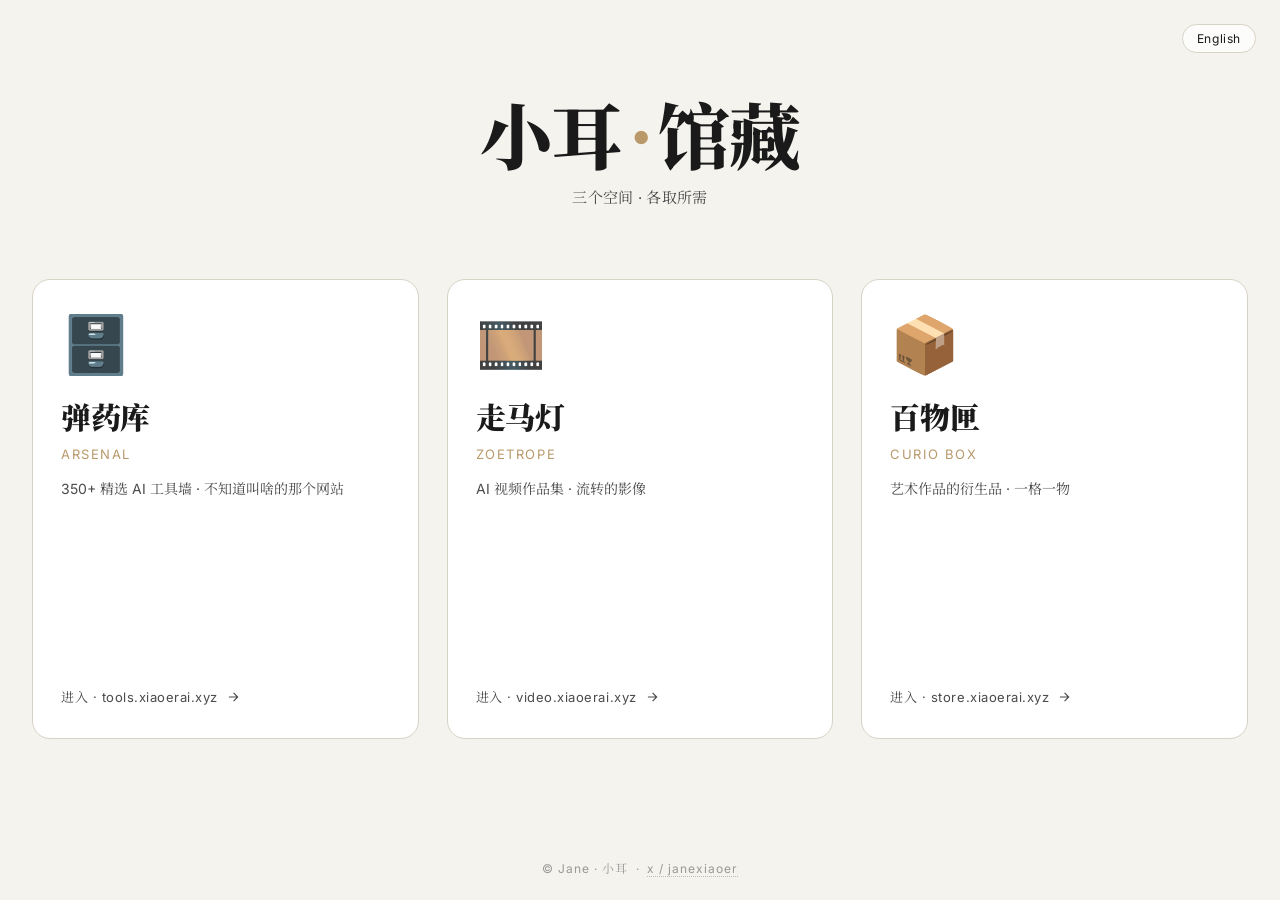
==== index.html @ d74349f6 "Initial: xiaoerai 主域 picker · 三个馆藏入口 (弹药库 · 走马灯 · 百物匣)" ====
<!DOCTYPE html>
<html lang="zh-Hans">
<head>
<meta charset="UTF-8" />
<meta name="viewport" content="width=device-width, initial-scale=1, viewport-fit=cover" />
<title>小耳 · xiaoer ai</title>
<meta name="description" content="小耳的三个馆藏 — 弹药库 / 走马灯 / 百物匣" />
<link rel="icon" href="data:image/svg+xml,<svg xmlns=%22http://www.w3.org/2000/svg%22 viewBox=%220 0 100 100%22><text y=%22.9em%22 font-size=%2290%22>👂</text></svg>" />
<link rel="preconnect" href="https://fonts.googleapis.com" />
<link rel="preconnect" href="https://fonts.gstatic.com" crossorigin />
<link href="https://fonts.googleapis.com/css2?family=Noto+Serif+SC:wght@400;700;900&family=Inter:wght@300;400;500&family=Playfair+Display:wght@700;900&display=swap" rel="stylesheet" />
<style>
  :root {
    --paper: #f5f3ee;
    --ink: #1a1a1a;
    --ink-soft: #4a4a4a;
    --warm: #b9986a;
    --line: #d6d2c4;
  }
  * { box-sizing: border-box; margin: 0; padding: 0; }
  html, body { background: var(--paper); color: var(--ink); }
  body {
    font-family: 'Inter', 'Noto Serif SC', system-ui, sans-serif;
    min-height: 100dvh;
    display: flex;
    flex-direction: column;
    overflow-x: hidden;
  }
  .lang {
    position: fixed; top: 24px; right: 24px;
    background: rgba(255,255,255,.7);
    border: 1px solid var(--line);
    border-radius: 999px;
    padding: 6px 14px;
    font-size: 12px; letter-spacing: .05em;
    cursor: pointer;
    user-select: none;
    backdrop-filter: blur(8px);
    transition: background .2s;
  }
  .lang:hover { background: #fff; }
  header {
    text-align: center;
    padding: 96px 24px 48px;
  }
  h1 {
    font-family: 'Noto Serif SC', 'Playfair Display', serif;
    font-weight: 900;
    font-size: clamp(40px, 6vw, 72px);
    letter-spacing: -0.02em;
    line-height: 1.05;
  }
  h1 .dot { color: var(--warm); margin: 0 .1em; }
  .sub {
    margin-top: 14px;
    color: var(--ink-soft);
    font-size: clamp(13px, 1.4vw, 15px);
    letter-spacing: .02em;
  }
  main {
    flex: 1;
    width: 100%;
    max-width: 1280px;
    margin: 0 auto;
    padding: 24px 32px 96px;
    display: grid;
    grid-template-columns: repeat(3, 1fr);
    gap: 28px;
  }
  @media (max-width: 860px) {
    main { grid-template-columns: 1fr; padding: 16px 20px 64px; gap: 18px; }
    header { padding: 64px 20px 32px; }
  }
  .card {
    position: relative;
    background: #fff;
    border: 1px solid var(--line);
    border-radius: 18px;
    padding: 36px 28px 32px;
    display: flex;
    flex-direction: column;
    text-decoration: none;
    color: var(--ink);
    overflow: hidden;
    transition: transform .35s cubic-bezier(.2,.7,.3,1.1), box-shadow .35s, border-color .35s;
    min-height: 320px;
  }
  .card:hover {
    transform: translateY(-6px);
    box-shadow: 0 24px 48px -24px rgba(26,26,26,.18), 0 2px 8px rgba(26,26,26,.05);
    border-color: var(--warm);
  }
  .card .icon {
    font-size: 56px;
    line-height: 1;
    margin-bottom: 22px;
    transition: transform .35s;
  }
  .card:hover .icon { transform: rotate(-8deg) scale(1.05); }
  .card h2 {
    font-family: 'Noto Serif SC', serif;
    font-weight: 900;
    font-size: 30px;
    letter-spacing: -.01em;
    margin-bottom: 8px;
  }
  .card .en {
    color: var(--warm);
    font-size: 13px;
    letter-spacing: .12em;
    text-transform: uppercase;
    margin-bottom: 16px;
  }
  .card .desc {
    color: var(--ink-soft);
    font-size: 14px;
    line-height: 1.6;
    flex: 1;
  }
  .card .arrow {
    margin-top: 24px;
    display: flex;
    align-items: center;
    gap: 8px;
    font-size: 13px;
    color: var(--ink-soft);
    letter-spacing: .04em;
  }
  .card .arrow svg {
    transition: transform .3s;
  }
  .card:hover .arrow { color: var(--ink); }
  .card:hover .arrow svg { transform: translateX(6px); }
  footer {
    text-align: center;
    padding: 24px;
    font-size: 12px;
    color: #999;
    letter-spacing: .08em;
  }
  footer a { color: inherit; text-decoration: none; border-bottom: 1px dotted #bbb; }
  footer a:hover { border-bottom-color: var(--warm); color: var(--warm); }

  /* subtle grid wash */
  body::before {
    content: '';
    position: fixed; inset: 0;
    background-image:
      linear-gradient(rgba(0,0,0,.025) 1px, transparent 1px),
      linear-gradient(90deg, rgba(0,0,0,.025) 1px, transparent 1px);
    background-size: 48px 48px;
    pointer-events: none;
    z-index: -1;
  }
</style>
</head>
<body>
  <div class="lang" id="lang" role="button" tabindex="0">English</div>

  <header>
    <h1 data-zh="小耳<span class='dot'>·</span>馆藏" data-en="Xiaoer<span class='dot'>·</span>Collections">小耳<span class="dot">·</span>馆藏</h1>
    <p class="sub" data-zh="三个空间 · 各取所需" data-en="three rooms · pick yours">三个空间 · 各取所需</p>
  </header>

  <main>
    <a class="card" href="https://tools.xiaoerai.xyz">
      <div class="icon">🗄️</div>
      <h2 data-zh="弹药库" data-en="Arsenal">弹药库</h2>
      <div class="en">ARSENAL</div>
      <p class="desc" data-zh="350+ 精选 AI 工具墙 · 不知道叫啥的那个网站" data-en="350+ curated AI tools · the one whose name you can never remember">350+ 精选 AI 工具墙 · 不知道叫啥的那个网站</p>
      <div class="arrow" data-zh="进入 · tools.xiaoerai.xyz" data-en="enter · tools.xiaoerai.xyz">
        <span>进入 · tools.xiaoerai.xyz</span>
        <svg width="14" height="14" viewBox="0 0 24 24" fill="none" stroke="currentColor" stroke-width="2"><path d="M5 12h14M13 5l7 7-7 7"/></svg>
      </div>
    </a>

    <a class="card" href="https://video.xiaoerai.xyz">
      <div class="icon">🎞️</div>
      <h2 data-zh="走马灯" data-en="Zoetrope">走马灯</h2>
      <div class="en">ZOETROPE</div>
      <p class="desc" data-zh="AI 视频作品集 · 流转的影像" data-en="AI video collection · images in motion">AI 视频作品集 · 流转的影像</p>
      <div class="arrow" data-zh="进入 · video.xiaoerai.xyz" data-en="enter · video.xiaoerai.xyz">
        <span>进入 · video.xiaoerai.xyz</span>
        <svg width="14" height="14" viewBox="0 0 24 24" fill="none" stroke="currentColor" stroke-width="2"><path d="M5 12h14M13 5l7 7-7 7"/></svg>
      </div>
    </a>

    <a class="card" href="https://store.xiaoerai.xyz">
      <div class="icon">📦</div>
      <h2 data-zh="百物匣" data-en="Curio Box">百物匣</h2>
      <div class="en">CURIO BOX</div>
      <p class="desc" data-zh="艺术作品的衍生品 · 一格一物" data-en="art derivatives · one slot, one find">艺术作品的衍生品 · 一格一物</p>
      <div class="arrow" data-zh="进入 · store.xiaoerai.xyz" data-en="enter · store.xiaoerai.xyz">
        <span>进入 · store.xiaoerai.xyz</span>
        <svg width="14" height="14" viewBox="0 0 24 24" fill="none" stroke="currentColor" stroke-width="2"><path d="M5 12h14M13 5l7 7-7 7"/></svg>
      </div>
    </a>
  </main>

  <footer>
    <span data-zh="© Jane · 小耳" data-en="© Jane · Xiaoer">© Jane · 小耳</span>
    &nbsp;·&nbsp;
    <a href="https://x.com/janexiaoer" target="_blank" rel="noopener">x / janexiaoer</a>
  </footer>

  <script>
    const langBtn = document.getElementById('lang');
    const KEY = 'xiaoerai-lang';
    function apply(lang) {
      document.documentElement.lang = lang === 'en' ? 'en' : 'zh-Hans';
      document.querySelectorAll('[data-zh][data-en]').forEach(el => {
        el.innerHTML = el.getAttribute(lang === 'en' ? 'data-en' : 'data-zh');
      });
      langBtn.textContent = lang === 'en' ? '中文' : 'English';
      localStorage.setItem(KEY, lang);
    }
    const saved = localStorage.getItem(KEY);
    if (saved === 'en') apply('en');
    langBtn.addEventListener('click', () => apply(document.documentElement.lang === 'en' ? 'zh' : 'en'));
    langBtn.addEventListener('keydown', (e) => { if (e.key === 'Enter' || e.key === ' ') { e.preventDefault(); langBtn.click(); } });
  </script>
</body>
</html>
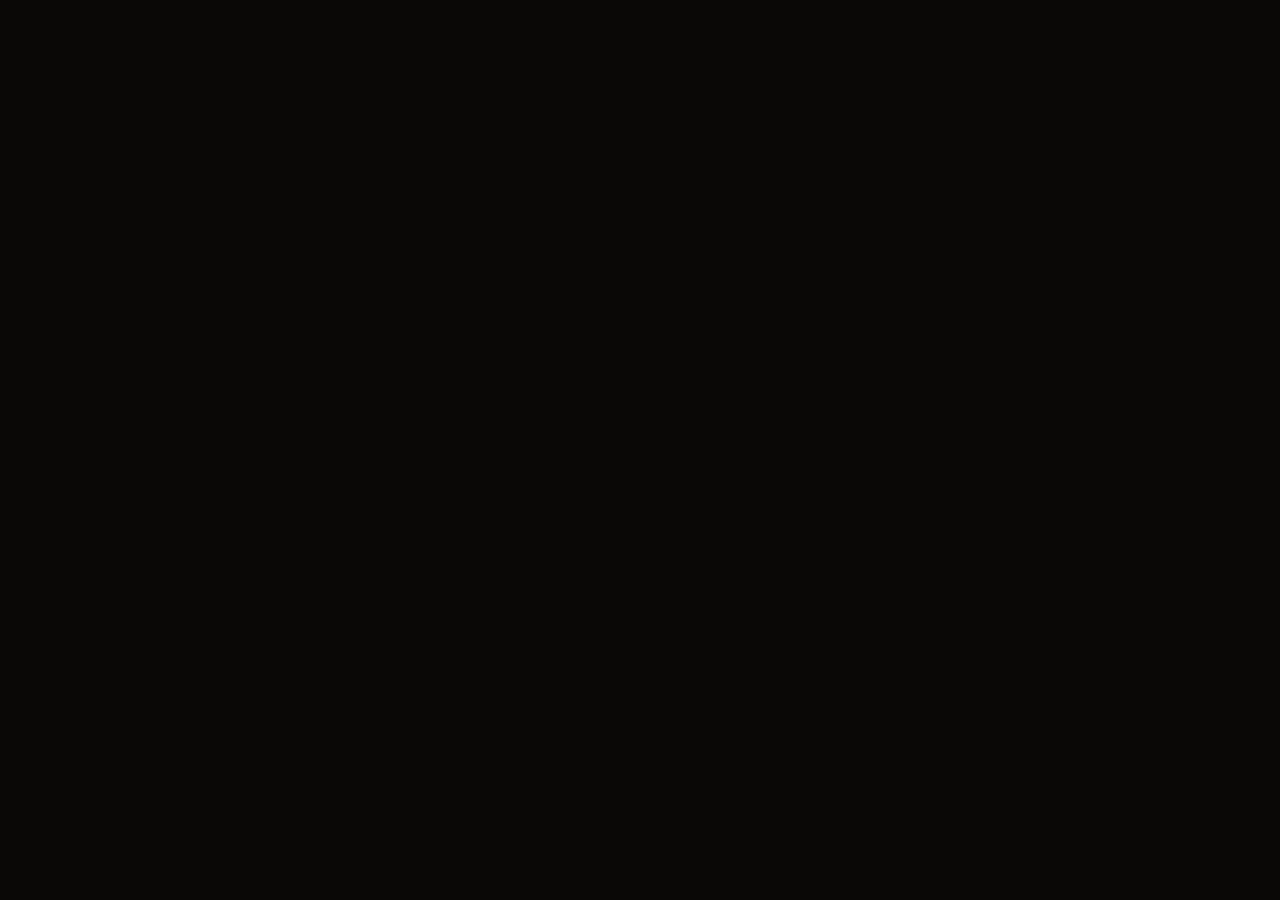
==== commit 4ca8a518: "wire Cabinet of Curiosities template to xiaoerai.xyz: 3 cards → 弹药库/走马灯/百物匣 with subdomain redirects" ====
--- a/index.html
+++ b/index.html
@@ -1,223 +1,169 @@
 <!DOCTYPE html>
-<html lang="zh-Hans">
+<html lang="zh-CN">
 <head>
 <meta charset="UTF-8" />
-<meta name="viewport" content="width=device-width, initial-scale=1, viewport-fit=cover" />
-<title>小耳 · xiaoer ai</title>
-<meta name="description" content="小耳的三个馆藏 — 弹药库 / 走马灯 / 百物匣" />
+<meta name="viewport" content="width=device-width, initial-scale=1.0" />
+<title>小耳 · 馆藏 · Xiaoer's Cabinet</title>
 <link rel="icon" href="data:image/svg+xml,<svg xmlns=%22http://www.w3.org/2000/svg%22 viewBox=%220 0 100 100%22><text y=%22.9em%22 font-size=%2290%22>👂</text></svg>" />
-<link rel="preconnect" href="https://fonts.googleapis.com" />
-<link rel="preconnect" href="https://fonts.gstatic.com" crossorigin />
-<link href="https://fonts.googleapis.com/css2?family=Noto+Serif+SC:wght@400;700;900&family=Inter:wght@300;400;500&family=Playfair+Display:wght@700;900&display=swap" rel="stylesheet" />
-<style>
-  :root {
-    --paper: #f5f3ee;
-    --ink: #1a1a1a;
-    --ink-soft: #4a4a4a;
-    --warm: #b9986a;
-    --line: #d6d2c4;
-  }
-  * { box-sizing: border-box; margin: 0; padding: 0; }
-  html, body { background: var(--paper); color: var(--ink); }
-  body {
-    font-family: 'Inter', 'Noto Serif SC', system-ui, sans-serif;
-    min-height: 100dvh;
-    display: flex;
-    flex-direction: column;
-    overflow-x: hidden;
-  }
-  .lang {
-    position: fixed; top: 24px; right: 24px;
-    background: rgba(255,255,255,.7);
-    border: 1px solid var(--line);
-    border-radius: 999px;
-    padding: 6px 14px;
-    font-size: 12px; letter-spacing: .05em;
-    cursor: pointer;
-    user-select: none;
-    backdrop-filter: blur(8px);
-    transition: background .2s;
-  }
-  .lang:hover { background: #fff; }
-  header {
-    text-align: center;
-    padding: 96px 24px 48px;
-  }
-  h1 {
-    font-family: 'Noto Serif SC', 'Playfair Display', serif;
-    font-weight: 900;
-    font-size: clamp(40px, 6vw, 72px);
-    letter-spacing: -0.02em;
-    line-height: 1.05;
-  }
-  h1 .dot { color: var(--warm); margin: 0 .1em; }
-  .sub {
-    margin-top: 14px;
-    color: var(--ink-soft);
-    font-size: clamp(13px, 1.4vw, 15px);
-    letter-spacing: .02em;
-  }
-  main {
-    flex: 1;
-    width: 100%;
-    max-width: 1280px;
-    margin: 0 auto;
-    padding: 24px 32px 96px;
-    display: grid;
-    grid-template-columns: repeat(3, 1fr);
-    gap: 28px;
-  }
-  @media (max-width: 860px) {
-    main { grid-template-columns: 1fr; padding: 16px 20px 64px; gap: 18px; }
-    header { padding: 64px 20px 32px; }
-  }
-  .card {
-    position: relative;
-    background: #fff;
-    border: 1px solid var(--line);
-    border-radius: 18px;
-    padding: 36px 28px 32px;
-    display: flex;
-    flex-direction: column;
-    text-decoration: none;
-    color: var(--ink);
-    overflow: hidden;
-    transition: transform .35s cubic-bezier(.2,.7,.3,1.1), box-shadow .35s, border-color .35s;
-    min-height: 320px;
-  }
-  .card:hover {
-    transform: translateY(-6px);
-    box-shadow: 0 24px 48px -24px rgba(26,26,26,.18), 0 2px 8px rgba(26,26,26,.05);
-    border-color: var(--warm);
-  }
-  .card .icon {
-    font-size: 56px;
-    line-height: 1;
-    margin-bottom: 22px;
-    transition: transform .35s;
-  }
-  .card:hover .icon { transform: rotate(-8deg) scale(1.05); }
-  .card h2 {
-    font-family: 'Noto Serif SC', serif;
-    font-weight: 900;
-    font-size: 30px;
-    letter-spacing: -.01em;
-    margin-bottom: 8px;
-  }
-  .card .en {
-    color: var(--warm);
-    font-size: 13px;
-    letter-spacing: .12em;
-    text-transform: uppercase;
-    margin-bottom: 16px;
-  }
-  .card .desc {
-    color: var(--ink-soft);
-    font-size: 14px;
-    line-height: 1.6;
-    flex: 1;
-  }
-  .card .arrow {
-    margin-top: 24px;
-    display: flex;
-    align-items: center;
-    gap: 8px;
-    font-size: 13px;
-    color: var(--ink-soft);
-    letter-spacing: .04em;
-  }
-  .card .arrow svg {
-    transition: transform .3s;
-  }
-  .card:hover .arrow { color: var(--ink); }
-  .card:hover .arrow svg { transform: translateX(6px); }
-  footer {
-    text-align: center;
-    padding: 24px;
-    font-size: 12px;
-    color: #999;
-    letter-spacing: .08em;
-  }
-  footer a { color: inherit; text-decoration: none; border-bottom: 1px dotted #bbb; }
-  footer a:hover { border-bottom-color: var(--warm); color: var(--warm); }
+<link rel="preconnect" href="https://fonts.googleapis.com">
+<link rel="preconnect" href="https://fonts.gstatic.com" crossorigin>
+<link href="https://fonts.googleapis.com/css2?family=Cormorant+Garamond:ital,wght@0,400;0,500;0,600;0,700;1,400;1,500&family=EB+Garamond:ital,wght@0,400;0,500;0,600;1,400&family=Special+Elite&family=IM+Fell+English:ital@0;1&family=JetBrains+Mono:wght@400;500&display=swap" rel="stylesheet">
 
-  /* subtle grid wash */
-  body::before {
-    content: '';
-    position: fixed; inset: 0;
-    background-image:
-      linear-gradient(rgba(0,0,0,.025) 1px, transparent 1px),
-      linear-gradient(90deg, rgba(0,0,0,.025) 1px, transparent 1px);
-    background-size: 48px 48px;
-    pointer-events: none;
-    z-index: -1;
-  }
-</style>
+<link rel="stylesheet" href="scene.css">
+<link rel="stylesheet" href="pages.css">
+
+<script src="https://unpkg.com/react@18.3.1/umd/react.development.js" integrity="sha384-hD6/rw4ppMLGNu3tX5cjIb+uRZ7UkRJ6BPkLpg4hAu/6onKUg4lLsHAs9EBPT82L" crossorigin="anonymous"></script>
+<script src="https://unpkg.com/react-dom@18.3.1/umd/react-dom.development.js" integrity="sha384-u6aeetuaXnQ38mYT8rp6sbXaQe3NL9t+IBXmnYxwkUI2Hw4bsp2Wvmx4yRQF1uAm" crossorigin="anonymous"></script>
+<script src="https://unpkg.com/@babel/standalone@7.29.0/babel.min.js" integrity="sha384-m08KidiNqLdpJqLq95G/LEi8Qvjl/xUYll3QILypMoQ65QorJ9Lvtp2RXYGBFj1y" crossorigin="anonymous"></script>
 </head>
 <body>
-  <div class="lang" id="lang" role="button" tabindex="0">English</div>
+<template id="__bundler_thumbnail" data-bg-color="#e3d2a8">
+  <svg viewBox="0 0 1200 800" xmlns="http://www.w3.org/2000/svg">
+    <rect width="1200" height="800" fill="#e3d2a8"/>
+    <g stroke="#2e1e10" fill="none" stroke-linecap="round" stroke-linejoin="round">
+      <!-- lamp -->
+      <g stroke-width="6">
+        <path d="M 720 230 L 920 230 L 900 340 L 740 340 Z" fill="#ece2c8"/>
+        <ellipse cx="820" cy="230" rx="22" ry="6" fill="#ece2c8"/>
+        <rect x="812" y="340" width="16" height="240" fill="#ece2c8"/>
+        <ellipse cx="820" cy="586" rx="86" ry="14" fill="#ece2c8"/>
+        <!-- pull cord -->
+        <line x1="892" y1="340" x2="892" y2="460"/>
+        <rect x="884" y="460" width="16" height="28" fill="#ece2c8"/>
+      </g>
+      <!-- light halo behind lamp -->
+      <circle cx="820" cy="300" r="240" fill="#f4d68a" opacity=".55" stroke="none"/>
+      <!-- drawer (cabinet front) -->
+      <g stroke-width="6">
+        <rect x="280" y="600" width="640" height="140" fill="#ece2c8"/>
+        <rect x="300" y="620" width="600" height="100" fill="none" stroke-width="2"/>
+        <ellipse cx="600" cy="670" rx="56" ry="14" fill="#ece2c8"/>
+        <ellipse cx="600" cy="670" rx="50" ry="10" fill="none" stroke-width="2"/>
+      </g>
+      <!-- corner ornaments -->
+      <g stroke-width="2" opacity=".6">
+        <path d="M 60 60 Q 100 80 110 120"/>
+        <circle cx="110" cy="120" r="4" fill="#2e1e10"/>
+        <path d="M 1140 60 Q 1100 80 1090 120"/>
+        <circle cx="1090" cy="120" r="4" fill="#2e1e10"/>
+        <path d="M 60 740 Q 100 720 110 680"/>
+        <circle cx="110" cy="680" r="4" fill="#2e1e10"/>
+        <path d="M 1140 740 Q 1100 720 1090 680"/>
+        <circle cx="1090" cy="680" r="4" fill="#2e1e10"/>
+      </g>
+      <!-- title -->
+      <text x="600" y="160" text-anchor="middle"
+            font-family="'Cormorant Garamond', Georgia, serif"
+            font-style="italic"
+            font-size="56"
+            fill="#2e1e10"
+            stroke="none">Cabinet of Curiosities</text>
+      <line x1="380" y1="186" x2="820" y2="186" stroke-width="1.5"/>
+    </g>
+  </svg>
+</template>
+<div id="root"></div>
 
-  <header>
-    <h1 data-zh="小耳<span class='dot'>·</span>馆藏" data-en="Xiaoer<span class='dot'>·</span>Collections">小耳<span class="dot">·</span>馆藏</h1>
-    <p class="sub" data-zh="三个空间 · 各取所需" data-en="three rooms · pick yours">三个空间 · 各取所需</p>
-  </header>
+<!-- Global SVG defs: engraving patterns, hand-drawn wobble filter, ornaments -->
+<svg width="0" height="0" style="position:absolute" aria-hidden="true">
+  <defs>
+    <!-- Hand-drawn wobble: subtle displacement map, applied to illustration groups -->
+    <filter id="wobble" x="-5%" y="-5%" width="110%" height="110%">
+      <feTurbulence type="fractalNoise" baseFrequency="0.022" numOctaves="2" seed="4"/>
+      <feDisplacementMap in="SourceGraphic" scale="1.6"/>
+    </filter>
+    <filter id="wobbleHeavy" x="-5%" y="-5%" width="110%" height="110%">
+      <feTurbulence type="fractalNoise" baseFrequency="0.035" numOctaves="2" seed="7"/>
+      <feDisplacementMap in="SourceGraphic" scale="2.4"/>
+    </filter>
+    <filter id="roughen" x="-3%" y="-3%" width="106%" height="106%">
+      <feTurbulence type="fractalNoise" baseFrequency="0.9" numOctaves="1" seed="2"/>
+      <feDisplacementMap in="SourceGraphic" scale=".6"/>
+    </filter>
+    <filter id="inkBleed" x="-5%" y="-5%" width="110%" height="110%">
+      <feGaussianBlur stdDeviation=".35"/>
+    </filter>
+    <filter id="paperAge">
+      <feTurbulence baseFrequency="1.2" numOctaves="2" seed="5"/>
+      <feColorMatrix values="0 0 0 0 0.28  0 0 0 0 0.18  0 0 0 0 0.08  0 0 0 .5 0"/>
+      <feComposite in2="SourceGraphic" operator="in"/>
+    </filter>
 
-  <main>
-    <a class="card" href="https://tools.xiaoerai.xyz">
-      <div class="icon">🗄️</div>
-      <h2 data-zh="弹药库" data-en="Arsenal">弹药库</h2>
-      <div class="en">ARSENAL</div>
-      <p class="desc" data-zh="350+ 精选 AI 工具墙 · 不知道叫啥的那个网站" data-en="350+ curated AI tools · the one whose name you can never remember">350+ 精选 AI 工具墙 · 不知道叫啥的那个网站</p>
-      <div class="arrow" data-zh="进入 · tools.xiaoerai.xyz" data-en="enter · tools.xiaoerai.xyz">
-        <span>进入 · tools.xiaoerai.xyz</span>
-        <svg width="14" height="14" viewBox="0 0 24 24" fill="none" stroke="currentColor" stroke-width="2"><path d="M5 12h14M13 5l7 7-7 7"/></svg>
-      </div>
-    </a>
+    <!-- Cross-hatch patterns at 3 densities -->
+    <pattern id="hatch1" patternUnits="userSpaceOnUse" width="6" height="6" patternTransform="rotate(45)">
+      <line x1="0" y1="0" x2="0" y2="6" stroke="#2e1e10" stroke-width=".5"/>
+    </pattern>
+    <pattern id="hatch2" patternUnits="userSpaceOnUse" width="4" height="4" patternTransform="rotate(45)">
+      <line x1="0" y1="0" x2="0" y2="4" stroke="#2e1e10" stroke-width=".6"/>
+    </pattern>
+    <pattern id="hatch3" patternUnits="userSpaceOnUse" width="3" height="3" patternTransform="rotate(45)">
+      <line x1="0" y1="0" x2="0" y2="3" stroke="#2e1e10" stroke-width=".7"/>
+      <line x1="0" y1="0" x2="3" y2="0" stroke="#2e1e10" stroke-width=".4" opacity=".5"/>
+    </pattern>
+    <pattern id="hatchHoriz" patternUnits="userSpaceOnUse" width="5" height="5">
+      <line x1="0" y1="0" x2="5" y2="0" stroke="#2e1e10" stroke-width=".5"/>
+    </pattern>
+    <pattern id="hatchVert" patternUnits="userSpaceOnUse" width="5" height="5">
+      <line x1="0" y1="0" x2="0" y2="5" stroke="#2e1e10" stroke-width=".5"/>
+    </pattern>
+    <!-- Stippling (dots) for softer shading -->
+    <pattern id="stipple1" patternUnits="userSpaceOnUse" width="10" height="10">
+      <circle cx="2" cy="2" r=".6" fill="#2e1e10"/>
+      <circle cx="7" cy="6" r=".5" fill="#2e1e10"/>
+      <circle cx="4" cy="8" r=".4" fill="#2e1e10"/>
+    </pattern>
+    <pattern id="stipple2" patternUnits="userSpaceOnUse" width="6" height="6">
+      <circle cx="1.5" cy="1.5" r=".5" fill="#2e1e10"/>
+      <circle cx="4" cy="3.5" r=".6" fill="#2e1e10"/>
+      <circle cx="2" cy="4.5" r=".4" fill="#2e1e10"/>
+      <circle cx="5" cy="1" r=".4" fill="#2e1e10"/>
+    </pattern>
+    <pattern id="stippleDense" patternUnits="userSpaceOnUse" width="4" height="4">
+      <circle cx="1" cy="1" r=".6" fill="#2e1e10"/>
+      <circle cx="3" cy="2.5" r=".5" fill="#2e1e10"/>
+      <circle cx="2" cy="3" r=".4" fill="#2e1e10"/>
+      <circle cx="3.5" cy=".5" r=".3" fill="#2e1e10"/>
+    </pattern>
 
-    <a class="card" href="https://video.xiaoerai.xyz">
-      <div class="icon">🎞️</div>
-      <h2 data-zh="走马灯" data-en="Zoetrope">走马灯</h2>
-      <div class="en">ZOETROPE</div>
-      <p class="desc" data-zh="AI 视频作品集 · 流转的影像" data-en="AI video collection · images in motion">AI 视频作品集 · 流转的影像</p>
-      <div class="arrow" data-zh="进入 · video.xiaoerai.xyz" data-en="enter · video.xiaoerai.xyz">
-        <span>进入 · video.xiaoerai.xyz</span>
-        <svg width="14" height="14" viewBox="0 0 24 24" fill="none" stroke="currentColor" stroke-width="2"><path d="M5 12h14M13 5l7 7-7 7"/></svg>
-      </div>
-    </a>
+    <!-- Woodgrain: irregular horizontal dark lines (for drawer front) -->
+    <pattern id="woodgrain" patternUnits="userSpaceOnUse" width="80" height="14">
+      <rect width="80" height="14" fill="transparent"/>
+      <path d="M 0 3 Q 20 2 40 4 Q 60 5 80 3" fill="none" stroke="#2e1e10" stroke-width=".6" opacity=".6"/>
+      <path d="M 0 8 Q 25 9 50 7 Q 70 6 80 8" fill="none" stroke="#2e1e10" stroke-width=".4" opacity=".4"/>
+      <path d="M 0 12 Q 15 11 30 13 Q 55 14 80 12" fill="none" stroke="#2e1e10" stroke-width=".5" opacity=".5"/>
+    </pattern>
 
-    <a class="card" href="https://store.xiaoerai.xyz">
-      <div class="icon">📦</div>
-      <h2 data-zh="百物匣" data-en="Curio Box">百物匣</h2>
-      <div class="en">CURIO BOX</div>
-      <p class="desc" data-zh="艺术作品的衍生品 · 一格一物" data-en="art derivatives · one slot, one find">艺术作品的衍生品 · 一格一物</p>
-      <div class="arrow" data-zh="进入 · store.xiaoerai.xyz" data-en="enter · store.xiaoerai.xyz">
-        <span>进入 · store.xiaoerai.xyz</span>
-        <svg width="14" height="14" viewBox="0 0 24 24" fill="none" stroke="currentColor" stroke-width="2"><path d="M5 12h14M13 5l7 7-7 7"/></svg>
-      </div>
-    </a>
-  </main>
+    <!-- Corner ornament (engraved leafy flourish) -->
+    <symbol id="cornerOrn" viewBox="0 0 80 80">
+      <g stroke="#2e1e10" stroke-width="1" fill="none" stroke-linecap="round">
+        <path d="M 8 8 Q 24 14 28 30 Q 30 42 40 46"/>
+        <path d="M 8 8 L 22 8 M 8 8 L 8 22"/>
+        <!-- leaves -->
+        <path d="M 16 18 Q 22 14 24 22 Q 22 26 16 22 Z" fill="#2e1e10" opacity=".3"/>
+        <path d="M 26 28 Q 34 24 36 34 Q 32 38 24 34 Z" fill="#2e1e10" opacity=".3"/>
+        <circle cx="40" cy="46" r="1.6" fill="#2e1e10"/>
+      </g>
+    </symbol>
 
-  <footer>
-    <span data-zh="© Jane · 小耳" data-en="© Jane · Xiaoer">© Jane · 小耳</span>
-    &nbsp;·&nbsp;
-    <a href="https://x.com/janexiaoer" target="_blank" rel="noopener">x / janexiaoer</a>
-  </footer>
+    <!-- Drop-shadow for ink illustration on paper -->
+    <filter id="inkShadow" x="-5%" y="-5%" width="110%" height="110%">
+      <feGaussianBlur in="SourceAlpha" stdDeviation="1.5"/>
+      <feOffset dx="1" dy="2"/>
+      <feColorMatrix values="0 0 0 0 0.18  0 0 0 0 0.10  0 0 0 0 0.03  0 0 0 .3 0"/>
+      <feComposite in2="SourceGraphic" operator="in"/>
+      <feMerge><feMergeNode/><feMergeNode in="SourceGraphic"/></feMerge>
+    </filter>
+  </defs>
+</svg>
 
-  <script>
-    const langBtn = document.getElementById('lang');
-    const KEY = 'xiaoerai-lang';
-    function apply(lang) {
-      document.documentElement.lang = lang === 'en' ? 'en' : 'zh-Hans';
-      document.querySelectorAll('[data-zh][data-en]').forEach(el => {
-        el.innerHTML = el.getAttribute(lang === 'en' ? 'data-en' : 'data-zh');
-      });
-      langBtn.textContent = lang === 'en' ? '中文' : 'English';
-      localStorage.setItem(KEY, lang);
-    }
-    const saved = localStorage.getItem(KEY);
-    if (saved === 'en') apply('en');
-    langBtn.addEventListener('click', () => apply(document.documentElement.lang === 'en' ? 'zh' : 'en'));
-    langBtn.addEventListener('keydown', (e) => { if (e.key === 'Enter' || e.key === ' ') { e.preventDefault(); langBtn.click(); } });
-  </script>
+<script type="text/babel" src="src/util.jsx"></script>
+<script type="text/babel" src="src/engraving.jsx"></script>
+<script type="text/babel" src="src/lamp.jsx"></script>
+<script type="text/babel" src="src/scene.jsx"></script>
+<script type="text/babel" src="src/drawer.jsx"></script>
+<script type="text/babel" src="src/cards.jsx"></script>
+<script type="text/babel" src="src/pages.jsx"></script>
+<script type="text/babel" src="src/tweaks.jsx"></script>
+<script type="text/babel" src="src/app.jsx"></script>
 </body>
 </html>
--- a/scene.css
+++ b/scene.css
@@ -0,0 +1,443 @@
+/* ==================== engraving / botanical illustration style ====================
+   Inspired by 19th-century natural history plates: aged paper, brown-black ink,
+   cross-hatching and stippling for volume, wobbly hand-drawn strokes.
+*/
+:root {
+  /* paper tones — aged ivory / buttermilk */
+  --paper:        #ece2c8;
+  --paper-warm:   #e3d2a8;
+  --paper-deep:   #c8b488;
+  --paper-fold:   #a18a5a;
+  --paper-shadow: #8a6f3c;
+  /* ink tones — walnut / sepia */
+  --ink:          #2e1e10;
+  --ink-soft:     #4a2f18;
+  --ink-faint:    #6a4a28;
+  /* accent ink — faded red and teal (botanical illustration secondaries) */
+  --ink-red:      #8a2a18;
+  --ink-teal:     #2a5a4a;
+  --ink-gold:     #8a6028;
+  /* lamp glow — still warm, but renders as paper-tint rather than light */
+  --lamp-hue: 38;
+  --lamp-sat: 55%;
+  --lamp-light: 58%;
+  --lamp-intensity: 1;
+}
+* { box-sizing: border-box; }
+html, body {
+  margin: 0; padding: 0;
+  height: 100%;
+  overflow: hidden;
+  background: #0a0806;
+  font-family: 'EB Garamond', 'Cormorant Garamond', Georgia, serif;
+  color: var(--ink);
+  -webkit-font-smoothing: antialiased;
+  user-select: none;
+  cursor: default;
+}
+#root { height: 100%; width: 100%; }
+
+/* ==================== stage ==================== */
+.stage {
+  position: relative;
+  width: 100%; height: 100%;
+  overflow: hidden;
+  background:
+    radial-gradient(ellipse 80% 60% at 50% 45%, var(--paper) 0%, var(--paper-warm) 55%, var(--paper-deep) 100%);
+  transition: filter 1.6s ease;
+  filter: brightness(.62) saturate(.75);
+}
+.stage.on { filter: brightness(1) saturate(1); }
+
+/* ==================== paper background ==================== */
+/* foxing (those little brown age-spots), scanlines, and deep vignette */
+.paper-ground {
+  position: absolute;
+  inset: 0;
+  background:
+    /* faint scanline (engraving plate feel) */
+    repeating-linear-gradient(0deg, rgba(46,30,16,.035) 0 1px, transparent 1px 3px),
+    /* foxing spots */
+    radial-gradient(ellipse 3% 2% at 18% 22%, rgba(138,96,40,.18), transparent 60%),
+    radial-gradient(ellipse 2% 2% at 78% 38%, rgba(138,42,24,.15), transparent 60%),
+    radial-gradient(ellipse 4% 3% at 28% 78%, rgba(138,96,40,.18), transparent 60%),
+    radial-gradient(ellipse 3% 2% at 86% 82%, rgba(46,30,16,.14), transparent 60%),
+    radial-gradient(ellipse 2% 2% at 58% 12%, rgba(138,42,24,.12), transparent 60%),
+    /* paper base */
+    radial-gradient(ellipse 90% 70% at 50% 50%, var(--paper) 0%, var(--paper-warm) 60%, var(--paper-deep) 100%);
+  pointer-events: none;
+}
+.paper-ground::before {
+  /* paper fibre noise */
+  content: '';
+  position: absolute; inset: 0;
+  background-image: url("data:image/svg+xml;utf8,<svg xmlns='http://www.w3.org/2000/svg' width='260' height='260'><filter id='n'><feTurbulence type='fractalNoise' baseFrequency='1.4' numOctaves='2' seed='3'/><feColorMatrix values='0 0 0 0 0.30  0 0 0 0 0.22  0 0 0 0 0.10  0 0 0 0.35 0'/></filter><rect width='100%' height='100%' filter='url(#n)'/></svg>");
+  mix-blend-mode: multiply;
+  opacity: .45;
+}
+.paper-ground::after {
+  /* deep corner vignette, gives the plate depth */
+  content: '';
+  position: absolute; inset: 0;
+  background:
+    radial-gradient(ellipse 70% 60% at 50% 55%, transparent 45%, rgba(60,40,18,.35) 85%, rgba(30,18,8,.6) 100%);
+  mix-blend-mode: multiply;
+  pointer-events: none;
+  transition: background 1.6s ease;
+}
+
+/* lamp-on: big warm halo in the center, stronger vignette in corners */
+.stage.on .paper-ground::after {
+  background:
+    radial-gradient(ellipse 55% 50% at 50% 52%,
+      hsla(var(--lamp-hue), 70%, 78%, calc(.55 * var(--lamp-intensity))) 0%,
+      hsla(var(--lamp-hue), 60%, 68%, calc(.25 * var(--lamp-intensity))) 35%,
+      transparent 65%),
+    radial-gradient(ellipse 70% 60% at 50% 55%, transparent 55%, rgba(60,40,18,.28) 90%, rgba(30,18,8,.5) 100%);
+  mix-blend-mode: multiply;
+}
+
+/* global hand-drawn wobble — used on all engraving SVGs */
+.wobble { filter: url(#wobble); }
+
+/* ==================== room scene (push-in composition) ==================== */
+.room-scene {
+  position: absolute; inset: 0;
+  transform-origin: 50% 55%;
+  transition: transform 2.2s cubic-bezier(.5,.02,.25,1), filter 1.6s ease, opacity 1.4s ease;
+  will-change: transform, filter, opacity;
+}
+.room-scene.view-room    { transform: scale(1) translateY(0); filter: blur(0); opacity: 1; }
+.room-scene.view-drawer  { transform: scale(1.28) translateY(-18%); filter: blur(1.5px) brightness(.85); opacity: .85; }
+.room-scene.view-card    { transform: scale(1.6) translateY(-26%); filter: blur(5px) brightness(.75); opacity: .55; }
+@keyframes sceneBlur {
+  0%   { filter: blur(0); }
+  40%  { filter: blur(4px); }
+  70%  { filter: blur(4px); }
+  100% { }
+}
+.room-scene.moving { animation: sceneBlur 2.2s cubic-bezier(.5,.02,.25,1); }
+
+/* ==================== plate title block ==================== */
+.plate-title {
+  position: absolute;
+  top: 22px; left: 50%;
+  transform: translateX(-50%);
+  text-align: center;
+  font-family: 'Cormorant Garamond', serif;
+  color: var(--ink);
+  pointer-events: none;
+  z-index: 55;
+}
+.plate-title .eyebrow {
+  font-family: 'Special Elite', monospace;
+  font-size: 10px;
+  letter-spacing: .48em;
+  text-transform: uppercase;
+  color: var(--ink-faint);
+  margin-bottom: 4px;
+}
+.plate-title h1 {
+  margin: 0;
+  font-size: 28px;
+  font-style: italic;
+  font-weight: 500;
+  letter-spacing: .05em;
+}
+.plate-title .fig {
+  font-family: 'Special Elite', monospace;
+  font-size: 10px;
+  letter-spacing: .32em;
+  color: var(--ink-faint);
+  margin-top: 4px;
+  text-transform: uppercase;
+}
+.plate-title .rule {
+  width: 220px; height: 1px; background: var(--ink);
+  margin: 10px auto 0; opacity: .6;
+}
+
+/* ==================== lamp ==================== */
+.lamp-holder {
+  position: absolute;
+  right: 14%;
+  top: 8%;
+  width: 260px;
+  height: 520px;
+  z-index: 5;
+  transition: filter 1.4s ease;
+}
+.lamp-holder svg { overflow: visible; display: block; width:100%; height:100%; }
+
+.pull-cord {
+  position: absolute;
+  top: 240px;
+  right: 40px;
+  width: 32px;
+  height: 140px;
+  cursor: grab;
+  touch-action: none;
+  z-index: 6;
+}
+.pull-cord:active { cursor: grabbing; }
+
+/* glow layer no longer needed — halo is driven by .paper-ground::after */
+.lamp-glow { display: none; }
+
+/* ==================== desk objects ==================== */
+.desk-line {
+  /* a horizontal hand-drawn rule for the desk edge */
+  position: absolute;
+  left: 0; right: 0;
+  top: 62%;
+  height: 80px;
+  z-index: 3;
+  pointer-events: none;
+}
+.book, .mug, .pen, .inkwell {
+  position: absolute;
+  z-index: 4;
+  pointer-events: none;
+}
+.book { left: 6%;  top: 62%; width: 260px; height: 70px; }
+.mug  { left: 22%; top: 52%; width: 140px; height: 160px; }
+.pen  { left: 4%;  top: 80%; width: 280px; height: 40px; transform: rotate(6deg); }
+.inkwell { left: 20%; top: 76%; width: 110px; height: 120px; }
+
+/* ==================== closed drawer (in room view) ==================== */
+.drawer-closed {
+  position: absolute;
+  left: 50%;
+  bottom: 4%;
+  transform: translateX(-50%);
+  width: 620px;
+  height: 140px;
+  z-index: 7;
+  cursor: pointer;
+  transition: transform .3s ease;
+}
+.drawer-closed:hover { transform: translateX(-50%) translateY(-2px); }
+.drawer-closed svg { width: 100%; height: 100%; display: block; overflow: visible; }
+
+/* ==================== drawer overlay (top-down view) ==================== */
+.drawer-overlay {
+  position: absolute;
+  left: 50%; top: 50%;
+  transform: translate(-50%, -50%) scale(.75);
+  width: min(1100px, 88%);
+  height: min(680px, 84%);
+  opacity: 0;
+  pointer-events: none;
+  z-index: 20;
+  background: transparent;
+  transition: transform 1.8s cubic-bezier(.5,.05,.25,1), opacity 1.2s ease;
+  will-change: transform, opacity;
+  perspective: 1400px;
+}
+.drawer-overlay.open {
+  transform: translate(-50%, -50%) scale(1);
+  opacity: 1;
+  pointer-events: auto;
+}
+.drawer-overlay.dimmed { filter: brightness(.7) blur(2px); pointer-events: none; }
+
+.drawer-box {
+  position: relative;
+  width: 100%; height: 100%;
+}
+.drawer-box .drawer-svg {
+  position: absolute; inset: 0;
+  width: 100%; height: 100%;
+}
+
+/* ==================== cards ==================== */
+.cards-layer {
+  position: absolute;
+  inset: 0;
+  pointer-events: none;
+  z-index: 10;
+}
+.cards-layer.active { pointer-events: auto; }
+
+.card-slot {
+  position: absolute;
+  width: 280px;
+  height: 400px;
+  transform-style: preserve-3d;
+  transition:
+    transform 1.6s cubic-bezier(.5,.05,.25,1),
+    opacity .6s ease,
+    filter .6s ease;
+  cursor: pointer;
+  will-change: transform, opacity;
+}
+.card-slot .card-inner {
+  position: relative;
+  width: 100%; height: 100%;
+  transform-style: preserve-3d;
+  transition: transform 1.4s cubic-bezier(.6,0,.3,1);
+}
+.card-slot .face {
+  position: absolute;
+  inset: 0;
+  backface-visibility: hidden;
+  overflow: hidden;
+  filter: drop-shadow(0 12px 18px rgba(30,18,8,.35));
+}
+.card-slot .face.back { transform: rotateY(180deg); }
+.card-slot.flipping .card-inner { transform: rotateY(180deg); }
+.card-slot:hover:not(.flying) { z-index: 15; }
+
+/* ==================== hints ==================== */
+.hint {
+  position: absolute;
+  left: 50%; bottom: 4%;
+  transform: translateX(-50%);
+  font-family: 'Special Elite', 'Courier New', monospace;
+  color: var(--ink-faint);
+  font-size: 12px;
+  letter-spacing: .3em;
+  pointer-events: none;
+  text-transform: uppercase;
+  animation: hintBlink 2.2s ease-in-out infinite;
+  z-index: 60;
+  background: rgba(236,226,200,.6);
+  padding: 6px 18px;
+  border: 1px solid rgba(46,30,16,.3);
+}
+@keyframes hintBlink {
+  0%, 100% { opacity: .4; }
+  50% { opacity: 1; }
+}
+
+/* ==================== back buttons ==================== */
+.back-btn, .back-to-room {
+  position: fixed;
+  top: 28px; left: 32px;
+  z-index: 120;
+  display: inline-flex;
+  align-items: center;
+  gap: 10px;
+  padding: 10px 18px;
+  font-family: 'Special Elite', monospace;
+  font-size: 12px;
+  letter-spacing: .18em;
+  color: var(--ink);
+  background: var(--paper);
+  border: 1px solid var(--ink-soft);
+  border-radius: 0;
+  cursor: pointer;
+  text-transform: uppercase;
+  box-shadow: 3px 3px 0 rgba(46,30,16,.2);
+  transition: transform .2s, box-shadow .2s;
+}
+.back-btn:hover, .back-to-room:hover {
+  transform: translate(-1px, -1px);
+  box-shadow: 4px 4px 0 rgba(46,30,16,.25);
+}
+.back-to-room { z-index: 80; opacity: 0; transition: opacity .6s ease; }
+.back-to-room.show { opacity: 1; }
+
+/* ==================== dust (in scene) ==================== */
+.dust {
+  position: absolute; inset: 0;
+  pointer-events: none;
+  opacity: 0;
+  transition: opacity 1.6s ease;
+  z-index: 4;
+}
+.dust.on { opacity: 1; }
+.dust .mote {
+  position: absolute;
+  border-radius: 50%;
+  background: hsla(var(--lamp-hue), 60%, 50%, .55);
+  animation: drift linear infinite;
+  mix-blend-mode: multiply;
+}
+@keyframes drift {
+  0%   { transform: translate3d(0,0,0); opacity: 0; }
+  12%  { opacity: .6; }
+  50%  { opacity: .8; }
+  92%  { opacity: .4; }
+  100% { transform: translate3d(var(--dx,30px), var(--dy,-180px), 0); opacity: 0; }
+}
+
+/* ==================== corner plate ornaments ==================== */
+.corner-orn {
+  position: absolute;
+  width: 80px; height: 80px;
+  pointer-events: none;
+  opacity: .55;
+  z-index: 55;
+}
+.corner-orn.tl { top: 18px; left: 18px; }
+.corner-orn.tr { top: 18px; right: 18px; transform: scaleX(-1); }
+.corner-orn.bl { bottom: 18px; left: 18px; transform: scaleY(-1); }
+.corner-orn.br { bottom: 18px; right: 18px; transform: scale(-1,-1); }
+
+/* page-layer background */
+.page-layer {
+  position: fixed; inset: 0;
+  background: var(--paper);
+  opacity: 0;
+  pointer-events: none;
+  transition: opacity .9s ease;
+  z-index: 100;
+  overflow: hidden;
+}
+.page-layer.active { opacity: 1; pointer-events: auto; }
+
+/* ==================== tweaks panel ==================== */
+.tweaks {
+  position: fixed;
+  right: 20px; bottom: 20px;
+  z-index: 200;
+  background: var(--paper);
+  color: var(--ink);
+  border: 1px solid var(--ink-soft);
+  padding: 18px 20px;
+  font-family: 'JetBrains Mono', monospace;
+  font-size: 12px;
+  min-width: 260px;
+  box-shadow: 4px 4px 0 rgba(46,30,16,.2);
+}
+.tweaks h4 {
+  margin: 0 0 14px;
+  font-family: 'Special Elite', monospace;
+  font-size: 12px;
+  letter-spacing: .3em;
+  color: var(--ink);
+  text-transform: uppercase;
+  border-bottom: 1px solid var(--ink-soft);
+  padding-bottom: 8px;
+}
+.tweaks .row { margin-bottom: 14px; }
+.tweaks .row:last-child { margin-bottom: 0; }
+.tweaks label {
+  display: block;
+  margin-bottom: 6px;
+  color: var(--ink-soft);
+  font-size: 11px;
+  letter-spacing: .12em;
+}
+.tweaks input[type=range] {
+  width: 100%;
+  accent-color: var(--ink-red);
+}
+.tweaks .swatches {
+  display: flex; gap: 8px; flex-wrap: wrap;
+}
+.tweaks .sw {
+  width: 28px; height: 28px;
+  border-radius: 0;
+  cursor: pointer;
+  border: 2px solid var(--ink-soft);
+  transition: transform .2s, border-color .2s;
+}
+.tweaks .sw:hover { transform: scale(1.1); }
+.tweaks .sw.on { border-color: var(--ink-red); }
+.tweaks .value {
+  font-size: 10px;
+  color: var(--ink-faint);
+  float: right;
+}
--- a/pages.css
+++ b/pages.css
@@ -0,0 +1,272 @@
+/* pages.css — engraving-style folio content pages */
+
+.folio-page {
+  position: relative;
+  width: 100%; height: 100%;
+  overflow: auto;
+  background:
+    repeating-linear-gradient(0deg, rgba(46,30,16,.03) 0 1px, transparent 1px 3px),
+    radial-gradient(ellipse 3% 2% at 18% 12%, rgba(138,96,40,.18), transparent 60%),
+    radial-gradient(ellipse 2% 2% at 82% 28%, rgba(138,42,24,.12), transparent 60%),
+    radial-gradient(ellipse 4% 3% at 26% 88%, rgba(138,96,40,.15), transparent 60%),
+    radial-gradient(ellipse 2% 2% at 72% 72%, rgba(46,30,16,.12), transparent 60%),
+    var(--paper);
+}
+.folio-page::before {
+  content: '';
+  position: absolute; inset: 0;
+  background-image: url("data:image/svg+xml;utf8,<svg xmlns='http://www.w3.org/2000/svg' width='260' height='260'><filter id='n'><feTurbulence type='fractalNoise' baseFrequency='1.4' numOctaves='2' seed='5'/><feColorMatrix values='0 0 0 0 0.30  0 0 0 0 0.22  0 0 0 0 0.10  0 0 0 0.30 0'/></filter><rect width='100%' height='100%' filter='url(#n)'/></svg>");
+  mix-blend-mode: multiply;
+  opacity: .35;
+  pointer-events: none;
+  z-index: 0;
+}
+.folio-page::after {
+  content: '';
+  position: absolute; inset: 0;
+  background: radial-gradient(ellipse 75% 65% at 50% 55%, transparent 50%, rgba(60,40,18,.28) 90%);
+  mix-blend-mode: multiply;
+  pointer-events: none;
+  z-index: 0;
+}
+.folio-inner {
+  position: relative;
+  z-index: 1;
+  max-width: 1080px;
+  margin: 0 auto;
+  padding: 80px 60px 80px;
+  color: var(--ink);
+  font-family: 'EB Garamond', 'Cormorant Garamond', serif;
+}
+
+.folio-head { text-align: center; margin-bottom: 48px; }
+.folio-eyebrow {
+  font-family: 'Special Elite', monospace;
+  font-size: 11px;
+  letter-spacing: .42em;
+  text-transform: uppercase;
+  color: var(--ink-faint);
+  margin-bottom: 8px;
+}
+.folio-title {
+  margin: 0 0 6px;
+  font-family: 'Cormorant Garamond', serif;
+  font-size: 64px;
+  font-style: italic;
+  font-weight: 500;
+  letter-spacing: .02em;
+  color: var(--ink);
+}
+.folio-sub {
+  font-family: 'IM Fell English', serif;
+  font-size: 18px;
+  font-style: italic;
+  color: var(--ink-soft);
+  letter-spacing: .05em;
+}
+.folio-rule svg { width: 400px; height: 20px; margin: 16px auto 0; display: block; }
+
+/* ==================== Work grid ==================== */
+.works-grid {
+  display: grid;
+  grid-template-columns: repeat(3, 1fr);
+  gap: 40px 32px;
+  margin-top: 40px;
+}
+.work-card {
+  display: flex;
+  flex-direction: column;
+}
+.work-plate {
+  aspect-ratio: 200/140;
+  margin-bottom: 14px;
+  box-shadow: 2px 3px 0 rgba(46,30,16,.15);
+}
+.work-meta .work-n {
+  font-family: 'Special Elite', monospace;
+  font-size: 10px;
+  letter-spacing: .3em;
+  color: var(--ink-faint);
+  text-transform: uppercase;
+  margin-bottom: 4px;
+}
+.work-meta h3 {
+  font-family: 'Cormorant Garamond', serif;
+  font-style: italic;
+  font-weight: 500;
+  font-size: 24px;
+  margin: 0 0 4px;
+}
+.work-meta .work-kind {
+  font-family: 'Special Elite', monospace;
+  font-size: 10px;
+  letter-spacing: .2em;
+  color: var(--ink-soft);
+  text-transform: uppercase;
+  margin-bottom: 8px;
+}
+.work-meta p {
+  font-family: 'EB Garamond', serif;
+  font-size: 15px;
+  line-height: 1.5;
+  color: var(--ink-soft);
+  margin: 0;
+  text-wrap: pretty;
+}
+
+/* ==================== Intro ==================== */
+.intro-cols {
+  display: grid;
+  grid-template-columns: 1.6fr 1fr;
+  gap: 56px;
+  margin-top: 40px;
+}
+.intro-bio p {
+  font-family: 'EB Garamond', serif;
+  font-size: 19px;
+  line-height: 1.68;
+  color: var(--ink);
+  margin: 0 0 18px;
+  text-wrap: pretty;
+}
+.intro-bio .dropcap .dc {
+  font-family: 'IM Fell English', serif;
+  font-size: 68px;
+  float: left;
+  line-height: .85;
+  padding: 6px 10px 0 0;
+  color: var(--ink);
+}
+.intro-timeline {
+  border-left: 1px solid var(--ink-soft);
+  padding-left: 28px;
+}
+.tl-head {
+  font-family: 'Special Elite', monospace;
+  font-size: 11px;
+  letter-spacing: .32em;
+  color: var(--ink-faint);
+  text-transform: uppercase;
+  margin-bottom: 16px;
+}
+.intro-timeline ol {
+  list-style: none; padding: 0; margin: 0;
+}
+.intro-timeline li {
+  display: grid;
+  grid-template-columns: 68px 14px 1fr;
+  align-items: baseline;
+  gap: 10px;
+  margin-bottom: 18px;
+  font-family: 'EB Garamond', serif;
+}
+.tl-year {
+  font-family: 'Special Elite', monospace;
+  font-size: 10px;
+  letter-spacing: .12em;
+  color: var(--ink-faint);
+}
+.tl-mark {
+  width: 6px; height: 6px; border-radius: 50%;
+  background: var(--ink-red);
+  justify-self: center;
+  margin-top: 6px;
+}
+.tl-t { font-size: 15px; line-height: 1.5; color: var(--ink); text-wrap: pretty; }
+
+/* ==================== About ==================== */
+.about-cols {
+  display: grid;
+  grid-template-columns: 320px 1fr;
+  gap: 48px;
+  margin-top: 40px;
+}
+.about-portrait {
+  box-shadow: 3px 4px 0 rgba(46,30,16,.15);
+}
+.about-body .tenets-h {
+  font-family: 'Cormorant Garamond', serif;
+  font-style: italic;
+  font-size: 26px;
+  margin: 0 0 20px;
+}
+.tenets { list-style: none; padding: 0; margin: 0 0 28px; }
+.tenets li {
+  display: grid;
+  grid-template-columns: 36px 1fr;
+  align-items: baseline;
+  margin-bottom: 14px;
+  font-family: 'EB Garamond', serif;
+}
+.tenets .tn {
+  font-family: 'IM Fell English', serif;
+  font-style: italic;
+  font-size: 22px;
+  color: var(--ink-red);
+}
+.tenets .tt { font-size: 18px; line-height: 1.5; color: var(--ink); text-wrap: pretty; }
+.about-foot { border-top: 1px solid var(--ink-soft); padding-top: 18px; }
+.about-foot .pair {
+  display: grid;
+  grid-template-columns: 100px 1fr;
+  gap: 14px;
+  font-family: 'EB Garamond', serif;
+  margin-bottom: 6px;
+  font-size: 15px;
+}
+.about-foot .pair span:first-child {
+  font-family: 'Special Elite', monospace;
+  font-size: 10px;
+  letter-spacing: .2em;
+  color: var(--ink-faint);
+  text-transform: uppercase;
+}
+
+/* ==================== Contact ==================== */
+.contact-wrap {
+  display: grid;
+  grid-template-columns: 1fr;
+  gap: 32px;
+  margin-top: 40px;
+  justify-items: center;
+}
+.envelope-plate {
+  width: 100%;
+  max-width: 640px;
+  aspect-ratio: 640/400;
+  box-shadow: 3px 4px 0 rgba(46,30,16,.2);
+}
+.contact-list {
+  width: 100%;
+  max-width: 640px;
+}
+.contact-row {
+  display: grid;
+  grid-template-columns: 160px 1fr;
+  align-items: baseline;
+  gap: 18px;
+  padding: 14px 4px;
+  border-bottom: 1px solid rgba(46,30,16,.25);
+  font-family: 'EB Garamond', serif;
+}
+.contact-row .cl {
+  font-family: 'Special Elite', monospace;
+  font-size: 11px;
+  letter-spacing: .28em;
+  color: var(--ink-faint);
+  text-transform: uppercase;
+}
+.contact-row .cv {
+  font-size: 18px;
+  font-style: italic;
+  color: var(--ink);
+}
+.contact-foot {
+  margin-top: 20px;
+  font-family: 'EB Garamond', serif;
+  font-size: 16px;
+  line-height: 1.6;
+  color: var(--ink-soft);
+  font-style: italic;
+  text-wrap: pretty;
+}
